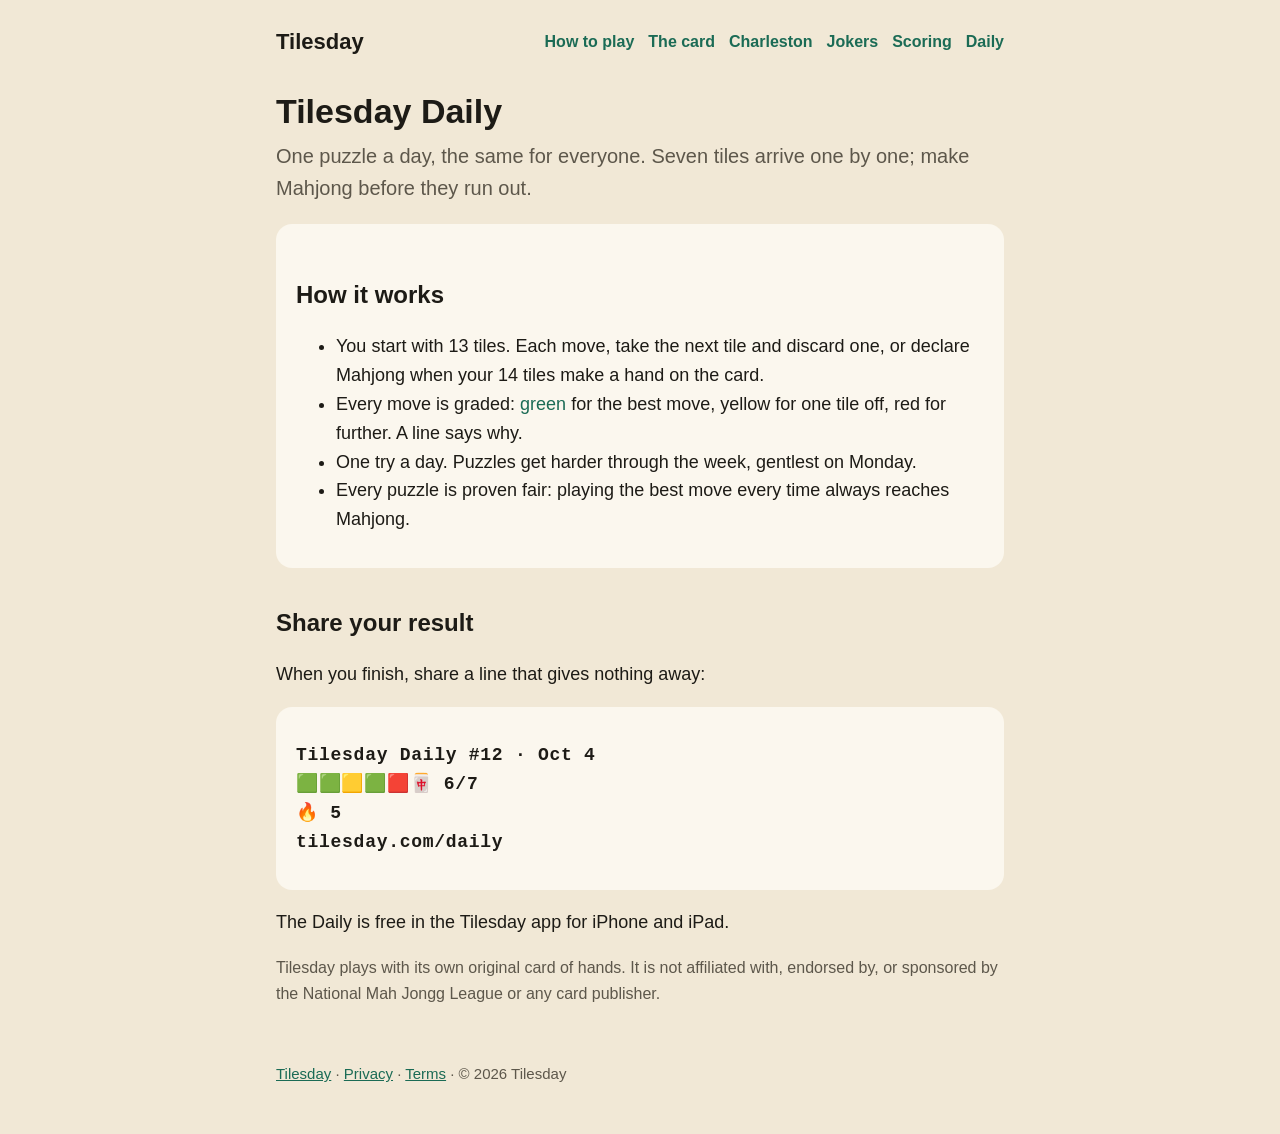
==== daily/index.html @ 013014d0 "Update the Tilesday site" ====
<!doctype html>
<html lang="en">
<head>
<meta charset="utf-8">
<meta name="viewport" content="width=device-width, initial-scale=1">
<title>Tilesday Daily: the American Mahjong puzzle of the day</title>
<meta name="description" content="One American Mahjong puzzle a day, the same for everyone: seven tiles arrive, make Mahjong before they run out. Every move is explained. Share your result with your club.">
<link rel="stylesheet" href="../style.css">
</head>
<body>
<header>
  <a class="brand" href="../index.html">Tilesday</a>
  <nav><a href="../how-to-play-american-mahjong.html">How to play</a><a href="../how-to-read-the-mahjong-card.html">The card</a><a href="../charleston.html">Charleston</a><a href="../joker-rules.html">Jokers</a><a href="../scoring.html">Scoring</a><a href="./">Daily</a></nav>
</header>
<main>
  <h1>Tilesday Daily</h1>
  <p class="lede">One puzzle a day, the same for everyone. Seven tiles arrive one by one; make Mahjong before they run out.</p>
  <div class="panel">
    <h2>How it works</h2>
    <ul>
      <li>You start with 13 tiles. Each move, take the next tile and discard one, or declare Mahjong when your 14 tiles make a hand on the card.</li>
      <li>Every move is graded: <span class="green">green</span> for the best move, yellow for one tile off, red for further. A line says why.</li>
      <li>One try a day. Puzzles get harder through the week, gentlest on Monday.</li>
      <li>Every puzzle is proven fair: playing the best move every time always reaches Mahjong.</li>
    </ul>
  </div>
  <h2>Share your result</h2>
  <p>When you finish, share a line that gives nothing away:</p>
  <div class="panel"><pre class="hand" style="font-size:18px;white-space:pre-wrap">Tilesday Daily #12 · Oct 4
🟩🟩🟨🟩🟥🀄 6/7
🔥 5
tilesday.com/daily</pre></div>
  <p>The Daily is free in the Tilesday app for iPhone and iPad.</p>
  <p class="note">Tilesday plays with its own original card of hands. It is not affiliated with, endorsed by, or sponsored by the National Mah Jongg League or any card publisher.</p>
</main>
<footer><a href="../index.html">Tilesday</a> · <a href="../privacy.html">Privacy</a> · <a href="../terms.html">Terms</a> · © 2026 Tilesday</footer>
</body>
</html>
---- style.css ----
/* Tilesday website: the app's felt and jade, readable first. */
:root {
  --felt: #f1e8d6;
  --panel: #fbf7ee;
  --ink: #1d1b16;
  --muted: #5d574b;
  --jade: #1b6b55;
  --gold: #b7791f;
  --crak: #b3261e;
  --dot: #1f4e8c;
}
@media (prefers-color-scheme: dark) {
  :root {
    --felt: #16222b;
    --panel: #22313b;
    --ink: #f3efe6;
    --muted: #b9b2a3;
    --jade: #5fc3a2;
    --gold: #e3a84a;
    --crak: #f08a7f;
    --dot: #8fb6ef;
  }
}
* { box-sizing: border-box; }
body {
  margin: 0;
  background: var(--felt);
  color: var(--ink);
  font: 18px/1.6 -apple-system, BlinkMacSystemFont, "Segoe UI", Roboto, Helvetica, Arial, sans-serif;
}
main, header, footer { max-width: 760px; margin: 0 auto; padding: 0 16px; }
header { padding-top: 24px; display: flex; align-items: center; justify-content: space-between; gap: 12px; flex-wrap: wrap; }
header a.brand { font-weight: 700; font-size: 22px; color: var(--ink); text-decoration: none; }
nav a { color: var(--jade); margin-left: 14px; text-decoration: none; font-weight: 600; font-size: 16px; }
h1 { font-size: 34px; line-height: 1.2; margin: 32px 0 8px; }
h2 { font-size: 24px; margin: 36px 0 8px; }
p.lede { font-size: 20px; color: var(--muted); margin-top: 0; }
a { color: var(--jade); }
.panel { background: var(--panel); border-radius: 16px; padding: 16px 20px; margin: 16px 0; }
.hand { font-family: ui-monospace, SFMono-Regular, Menlo, monospace; font-weight: 700; font-size: 22px; letter-spacing: 0.04em; }
.green { color: var(--jade); }
.red { color: var(--crak); }
.blue { color: var(--dot); }
table { border-collapse: collapse; width: 100%; }
th, td { text-align: left; padding: 8px 6px; border-bottom: 1px solid rgba(0,0,0,0.08); vertical-align: top; }
.cta { display: inline-block; background: var(--jade); color: #fff; padding: 12px 22px; border-radius: 999px; text-decoration: none; font-weight: 700; margin: 8px 0; }
.note { color: var(--muted); font-size: 16px; }
footer { padding: 40px 16px 48px; color: var(--muted); font-size: 15px; }
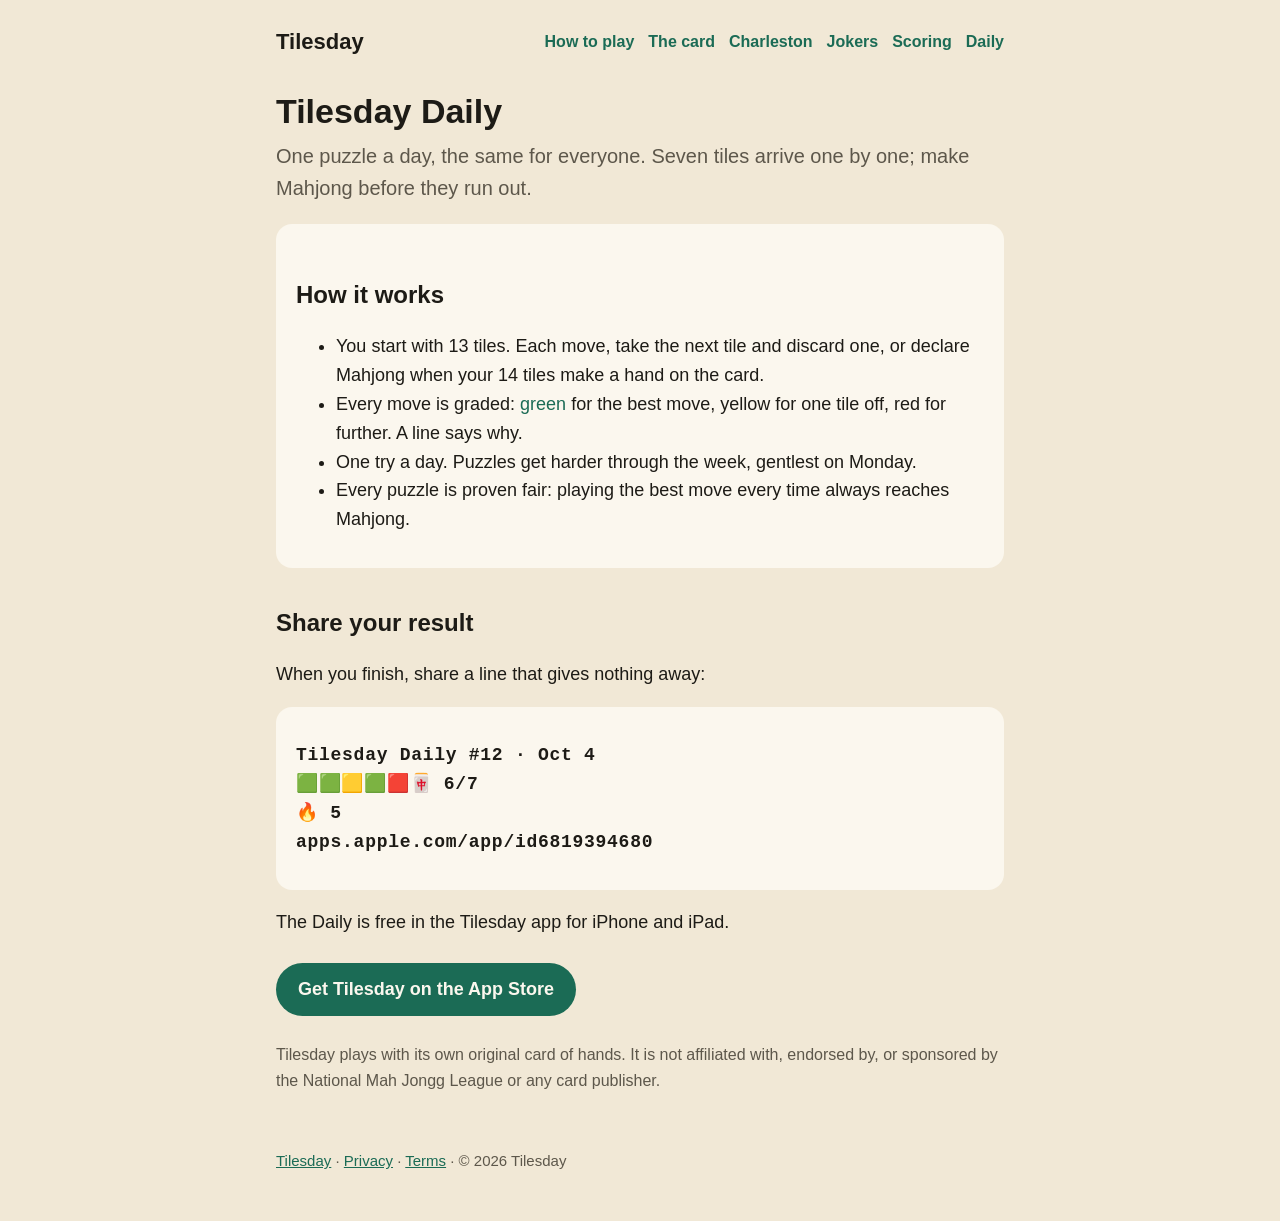
==== commit e28393b1: "Update the Tilesday site" ====
--- a/daily/index.html
+++ b/daily/index.html
@@ -3,6 +3,7 @@
 <head>
 <meta charset="utf-8">
 <meta name="viewport" content="width=device-width, initial-scale=1">
+<meta name="apple-itunes-app" content="app-id=6819394680">
 <title>Tilesday Daily: the American Mahjong puzzle of the day</title>
 <meta name="description" content="One American Mahjong puzzle a day, the same for everyone: seven tiles arrive, make Mahjong before they run out. Every move is explained. Share your result with your club.">
 <link rel="stylesheet" href="../style.css">
@@ -29,8 +30,9 @@
   <div class="panel"><pre class="hand" style="font-size:18px;white-space:pre-wrap">Tilesday Daily #12 · Oct 4
 🟩🟩🟨🟩🟥🀄 6/7
 🔥 5
-tilesday.com/daily</pre></div>
+apps.apple.com/app/id6819394680</pre></div>
   <p>The Daily is free in the Tilesday app for iPhone and iPad.</p>
+  <p><a class="cta" href="https://apps.apple.com/app/id6819394680">Get Tilesday on the App Store</a></p>
   <p class="note">Tilesday plays with its own original card of hands. It is not affiliated with, endorsed by, or sponsored by the National Mah Jongg League or any card publisher.</p>
 </main>
 <footer><a href="../index.html">Tilesday</a> · <a href="../privacy.html">Privacy</a> · <a href="../terms.html">Terms</a> · © 2026 Tilesday</footer>
--- a/style.css
+++ b/style.css
@@ -43,6 +43,6 @@
 .blue { color: var(--dot); }
 table { border-collapse: collapse; width: 100%; }
 th, td { text-align: left; padding: 8px 6px; border-bottom: 1px solid rgba(0,0,0,0.08); vertical-align: top; }
-.cta { display: inline-block; background: var(--jade); color: #fff; padding: 12px 22px; border-radius: 999px; text-decoration: none; font-weight: 700; margin: 8px 0; }
+.cta { display: inline-block; background: var(--jade); color: var(--panel); padding: 12px 22px; border-radius: 999px; text-decoration: none; font-weight: 700; margin: 8px 0; }
 .note { color: var(--muted); font-size: 16px; }
 footer { padding: 40px 16px 48px; color: var(--muted); font-size: 15px; }
